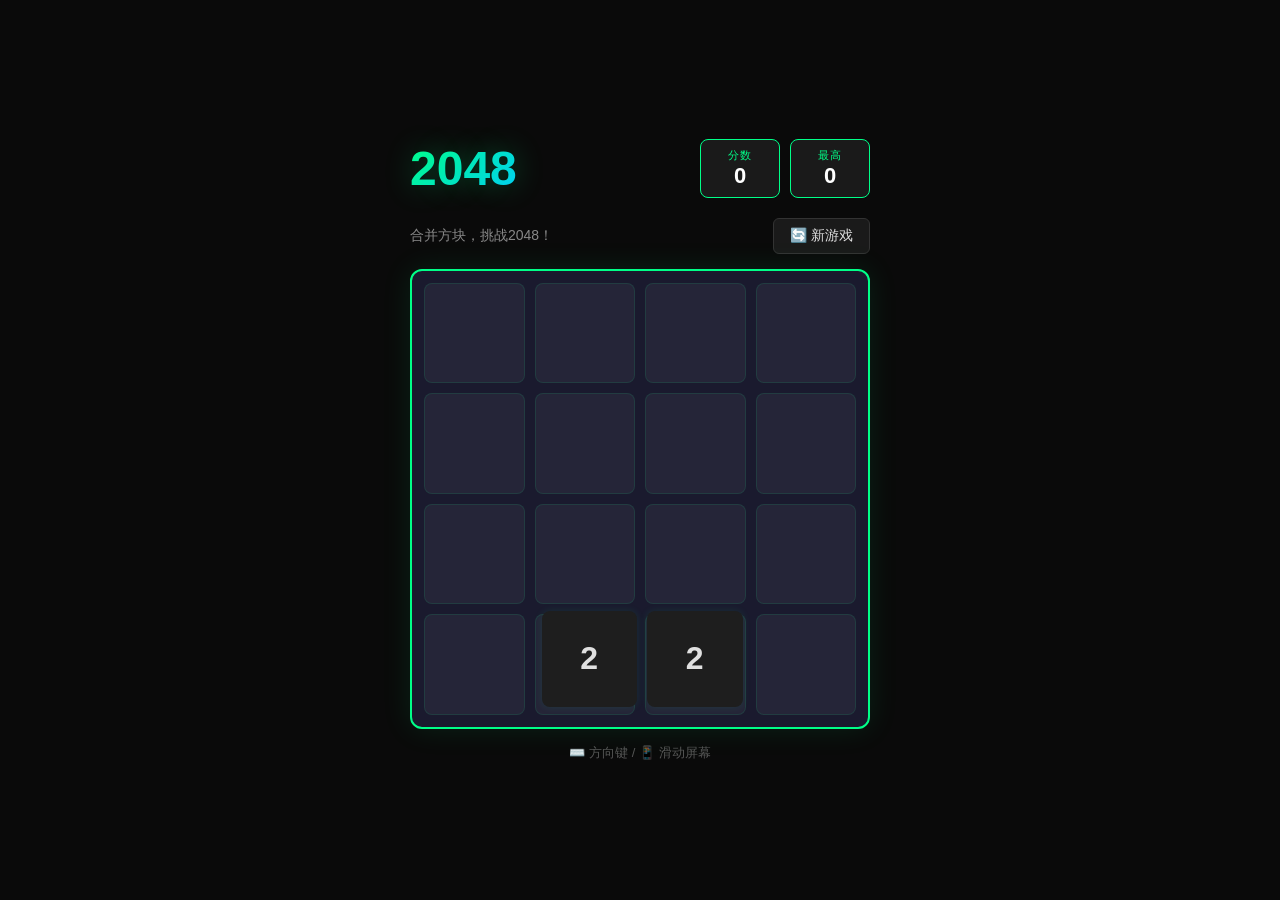
==== 2048.html @ 83efc3bd "新增2048游戏 + 更新作品集" ====
<!DOCTYPE html>
<html lang="zh-CN">
<head>
    <meta charset="UTF-8">
    <meta name="viewport" content="width=device-width, initial-scale=1.0, user-scalable=no">
    <title>2048 - Zephyr</title>
    <style>
        * {
            margin: 0;
            padding: 0;
            box-sizing: border-box;
        }

        body {
            background: #0a0a0a;
            color: #e0e0e0;
            font-family: 'Segoe UI', sans-serif;
            min-height: 100vh;
            display: flex;
            flex-direction: column;
            align-items: center;
            justify-content: center;
            overflow: hidden;
        }

        .container {
            width: 100%;
            max-width: 500px;
            padding: 20px;
        }

        /* 顶部栏 */
        .header {
            display: flex;
            justify-content: space-between;
            align-items: center;
            margin-bottom: 20px;
        }

        .title {
            font-size: 48px;
            font-weight: 900;
            background: linear-gradient(135deg, #00ff88, #00ccff);
            -webkit-background-clip: text;
            -webkit-text-fill-color: transparent;
            text-shadow: 0 0 30px rgba(0,255,136,0.3);
        }

        .scores {
            display: flex;
            gap: 10px;
        }

        .score-box {
            background: #1a1a1a;
            border: 1px solid #00ff88;
            border-radius: 8px;
            padding: 8px 16px;
            text-align: center;
            min-width: 80px;
        }

        .score-box .label {
            font-size: 11px;
            color: #00ff88;
            text-transform: uppercase;
            letter-spacing: 1px;
        }

        .score-box .value {
            font-size: 22px;
            font-weight: 700;
            color: #fff;
        }

        /* 控制栏 */
        .controls {
            display: flex;
            justify-content: space-between;
            align-items: center;
            margin-bottom: 15px;
        }

        .subtitle {
            color: #888;
            font-size: 14px;
        }

        .btn {
            background: #1a1a1a;
            border: 1px solid #333;
            color: #e0e0e0;
            padding: 8px 16px;
            border-radius: 6px;
            cursor: pointer;
            font-size: 14px;
            transition: all 0.2s;
        }

        .btn:hover {
            border-color: #00ff88;
            color: #00ff88;
            box-shadow: 0 0 10px rgba(0,255,136,0.2);
        }

        /* 游戏面板 */
        .board {
            background: #1a1a2e;
            border: 2px solid #00ff88;
            border-radius: 12px;
            padding: 12px;
            position: relative;
            box-shadow: 0 0 30px rgba(0,255,136,0.1);
        }

        .grid {
            display: grid;
            grid-template-columns: repeat(4, 1fr);
            gap: 10px;
        }

        .cell {
            aspect-ratio: 1;
            background: rgba(255,255,255,0.05);
            border-radius: 8px;
            border: 1px solid rgba(0,255,136,0.1);
        }

        /* 方块层 */
        .tile-layer {
            position: absolute;
            top: 12px;
            left: 12px;
            right: 12px;
            bottom: 12px;
            pointer-events: none;
        }

        .tile {
            position: absolute;
            display: flex;
            align-items: center;
            justify-content: center;
            border-radius: 8px;
            font-weight: 700;
            transition: all 0.12s ease;
            z-index: 10;
        }

        .tile.new {
            animation: pop 0.2s ease;
        }

        .tile.merged {
            animation: merge 0.2s ease;
            z-index: 20;
        }

        @keyframes pop {
            0% { transform: scale(0); opacity: 0; }
            50% { transform: scale(1.1); }
            100% { transform: scale(1); opacity: 1; }
        }

        @keyframes merge {
            0% { transform: scale(1); }
            50% { transform: scale(1.2); }
            100% { transform: scale(1); }
        }

        /* 方块颜色 */
        .tile-2    { background: #1e1e1e; color: #e0e0e0; box-shadow: 0 0 8px rgba(0,255,136,0.1); }
        .tile-4    { background: #1a2e1a; color: #00ff88; box-shadow: 0 0 10px rgba(0,255,136,0.2); }
        .tile-8    { background: #1a2e2e; color: #00ccff; box-shadow: 0 0 12px rgba(0,204,255,0.3); }
        .tile-16   { background: #1a1a3e; color: #aa88ff; box-shadow: 0 0 14px rgba(170,136,255,0.3); }
        .tile-32   { background: #2e1a2e; color: #ff66cc; box-shadow: 0 0 16px rgba(255,102,204,0.3); }
        .tile-64   { background: #2e1a1a; color: #ff4444; box-shadow: 0 0 18px rgba(255,68,68,0.3); }
        .tile-128  { background: #2e2e1a; color: #ffaa00; box-shadow: 0 0 20px rgba(255,170,0,0.4); font-size: 28px; }
        .tile-256  { background: #1a2e1a; color: #00ff88; box-shadow: 0 0 22px rgba(0,255,136,0.5); font-size: 28px; }
        .tile-512  { background: #1a1a3e; color: #00ccff; box-shadow: 0 0 24px rgba(0,204,255,0.5); font-size: 28px; }
        .tile-1024 { background: #2e1a3e; color: #ff66cc; box-shadow: 0 0 26px rgba(255,102,204,0.6); font-size: 22px; }
        .tile-2048 { background: linear-gradient(135deg, #00ff88, #00ccff); color: #0a0a0a; box-shadow: 0 0 30px rgba(0,255,136,0.8); font-size: 22px; }

        /* 游戏结束/胜利遮罩 */
        .overlay {
            position: absolute;
            top: 0; left: 0; right: 0; bottom: 0;
            background: rgba(0,0,0,0.85);
            border-radius: 10px;
            display: none;
            flex-direction: column;
            align-items: center;
            justify-content: center;
            z-index: 100;
        }

        .overlay.show {
            display: flex;
            animation: fadeIn 0.3s ease;
        }

        @keyframes fadeIn {
            from { opacity: 0; }
            to { opacity: 1; }
        }

        .overlay h2 {
            font-size: 36px;
            margin-bottom: 10px;
        }

        .overlay .final-score {
            color: #00ff88;
            font-size: 18px;
            margin-bottom: 20px;
        }

        .overlay .btn {
            font-size: 16px;
            padding: 10px 30px;
        }

        /* 底部提示 */
        .tips {
            text-align: center;
            margin-top: 15px;
            color: #555;
            font-size: 13px;
        }

        /* 移动端 */
        @media (max-width: 520px) {
            .container { padding: 10px; }
            .title { font-size: 36px; }
            .board { padding: 8px; }
            .grid { gap: 6px; }
            .tile-128, .tile-256, .tile-512 { font-size: 20px; }
            .tile-1024, .tile-2048 { font-size: 16px; }
        }
    </style>
</head>
<body>
    <div class="container">
        <div class="header">
            <div class="title">2048</div>
            <div class="scores">
                <div class="score-box">
                    <div class="label">分数</div>
                    <div class="value" id="score">0</div>
                </div>
                <div class="score-box">
                    <div class="label">最高</div>
                    <div class="value" id="best">0</div>
                </div>
            </div>
        </div>

        <div class="controls">
            <div class="subtitle">合并方块，挑战2048！</div>
            <button class="btn" onclick="newGame()">🔄 新游戏</button>
        </div>

        <div class="board" id="board">
            <div class="grid" id="grid"></div>
            <div class="tile-layer" id="tileLayer"></div>

            <div class="overlay" id="overlay">
                <h2 id="overlayTitle">游戏结束</h2>
                <div class="final-score" id="finalScore"></div>
                <button class="btn" onclick="newGame()">再来一局</button>
            </div>
        </div>

        <div class="tips">
            ⌨️ 方向键 / 📱 滑动屏幕
        </div>
    </div>

    <script>
        const SIZE = 4;
        let grid = [];
        let score = 0;
        let best = parseInt(localStorage.getItem('2048_best') || '0');
        let moving = false;
        let won = false;

        const $score = document.getElementById('score');
        const $best = document.getElementById('best');
        const $grid = document.getElementById('grid');
        const $tileLayer = document.getElementById('tileLayer');
        const $overlay = document.getElementById('overlay');
        const $overlayTitle = document.getElementById('overlayTitle');
        const $finalScore = document.getElementById('finalScore');

        // 初始化网格背景
        function initGrid() {
            $grid.innerHTML = '';
            for (let i = 0; i < SIZE * SIZE; i++) {
                const cell = document.createElement('div');
                cell.className = 'cell';
                $grid.appendChild(cell);
            }
        }

        function newGame() {
            grid = Array.from({ length: SIZE }, () => Array(SIZE).fill(0));
            score = 0;
            won = false;
            moving = false;
            $overlay.classList.remove('show');
            updateScore();
            addRandom();
            addRandom();
            renderTiles();
        }

        function addRandom() {
            const empty = [];
            for (let r = 0; r < SIZE; r++)
                for (let c = 0; c < SIZE; c++)
                    if (grid[r][c] === 0) empty.push([r, c]);
            if (empty.length === 0) return null;
            const [r, c] = empty[Math.floor(Math.random() * empty.length)];
            grid[r][c] = Math.random() < 0.9 ? 2 : 4;
            return [r, c];
        }

        function updateScore() {
            $score.textContent = score;
            if (score > best) {
                best = score;
                localStorage.setItem('2048_best', best);
            }
            $best.textContent = best;
        }

        function renderTiles() {
            $tileLayer.innerHTML = '';
            const board = document.getElementById('board');
            const boardW = board.clientWidth - 24; // padding
            const gap = window.innerWidth <= 520 ? 6 : 10;
            const pad = window.innerWidth <= 520 ? 8 : 12;
            const cellSize = (boardW - gap * (SIZE + 1)) / SIZE;

            for (let r = 0; r < SIZE; r++) {
                for (let c = 0; c < SIZE; c++) {
                    const val = grid[r][c];
                    if (val === 0) continue;
                    const tile = document.createElement('div');
                    const x = pad + c * (cellSize + gap);
                    const y = pad + r * (cellSize + gap);
                    tile.style.cssText = `
                        width:${cellSize}px; height:${cellSize}px;
                        left:${x}px; top:${y}px;
                        font-size:${cellSize > 70 ? 32 : 22}px;
                    `;
                    tile.className = `tile tile-${val}`;
                    tile.textContent = val;
                    $tileLayer.appendChild(tile);
                }
            }
        }

        // 核心移动逻辑
        function move(dir) {
            if (moving) return false;
            const old = grid.map(row => [...row]);
            let moved = false;

            // 旋转网格，统一向左处理
            function rotate(arr, times) {
                let g = arr.map(row => [...row]);
                for (let t = 0; t < times; t++) {
                    const ng = Array.from({ length: SIZE }, () => Array(SIZE).fill(0));
                    for (let r = 0; r < SIZE; r++)
                        for (let c = 0; c < SIZE; c++)
                            ng[r][c] = g[c][SIZE - 1 - r];
                    g = ng;
                }
                return g;
            }

            let rotations = { left: 0, up: 1, right: 2, down: 3 }[dir];
            let g = rotate(grid, rotations);

            // 向左移动
            for (let r = 0; r < SIZE; r++) {
                let line = g[r].filter(v => v !== 0);
                let newLine = [];
                for (let i = 0; i < line.length; i++) {
                    if (i + 1 < line.length && line[i] === line[i + 1]) {
                        const merged = line[i] * 2;
                        newLine.push(merged);
                        score += merged;
                        i++; // 跳过下一个
                    } else {
                        newLine.push(line[i]);
                    }
                }
                while (newLine.length < SIZE) newLine.push(0);
                g[r] = newLine;
            }

            // 旋转回来
            grid = rotate(g, (4 - rotations) % 4);

            // 检查是否有变化
            for (let r = 0; r < SIZE; r++)
                for (let c = 0; c < SIZE; c++)
                    if (grid[r][c] !== old[r][c]) moved = true;

            if (moved) {
                moving = true;
                updateScore();
                const pos = addRandom();
                renderTiles();
                // 标记新方块
                if (pos) {
                    const tiles = $tileLayer.querySelectorAll('.tile');
                    const lastTile = tiles[tiles.length - 1];
                    if (lastTile) lastTile.classList.add('new');
                }
                setTimeout(() => {
                    moving = false;
                    checkGameState();
                }, 150);
            }

            return moved;
        }

        function checkGameState() {
            // 检查是否达到2048
            for (let r = 0; r < SIZE; r++)
                for (let c = 0; c < SIZE; c++)
                    if (grid[r][c] === 2048 && !won) {
                        won = true;
                        $overlayTitle.textContent = '🎉 恭喜！';
                        $finalScore.textContent = `分数: ${score}  |  继续挑战更高数字！`;
                        $overlay.classList.add('show');
                        // 不结束，允许继续
                        setTimeout(() => $overlay.classList.remove('show'), 3000);
                    }

            // 检查是否还有空位
            for (let r = 0; r < SIZE; r++)
                for (let c = 0; c < SIZE; c++)
                    if (grid[r][c] === 0) return;

            // 检查是否还能合并
            for (let r = 0; r < SIZE; r++)
                for (let c = 0; c < SIZE; c++) {
                    const v = grid[r][c];
                    if (c + 1 < SIZE && grid[r][c + 1] === v) return;
                    if (r + 1 < SIZE && grid[r + 1][c] === v) return;
                }

            // 游戏结束
            $overlayTitle.textContent = '游戏结束';
            $finalScore.textContent = `最终分数: ${score}`;
            $overlay.classList.add('show');
        }

        // 键盘控制
        document.addEventListener('keydown', (e) => {
            const map = {
                ArrowLeft: 'left', ArrowUp: 'up',
                ArrowRight: 'right', ArrowDown: 'down',
                a: 'left', w: 'up', d: 'right', s: 'down'
            };
            if (map[e.key]) {
                e.preventDefault();
                move(map[e.key]);
            }
        });

        // 触摸滑动
        let touchStartX, touchStartY;
        const board = document.getElementById('board');

        board.addEventListener('touchstart', (e) => {
            touchStartX = e.touches[0].clientX;
            touchStartY = e.touches[0].clientY;
        }, { passive: true });

        board.addEventListener('touchend', (e) => {
            if (!touchStartX) return;
            const dx = e.changedTouches[0].clientX - touchStartX;
            const dy = e.changedTouches[0].clientY - touchStartY;
            const absDx = Math.abs(dx);
            const absDy = Math.abs(dy);

            if (Math.max(absDx, absDy) < 30) return;

            if (absDx > absDy) {
                move(dx > 0 ? 'right' : 'left');
            } else {
                move(dy > 0 ? 'down' : 'up');
            }
            touchStartX = touchStartY = null;
        }, { passive: true });

        // 窗口大小变化时重绘
        window.addEventListener('resize', renderTiles);

        // 启动
        initGrid();
        $best.textContent = best;
        newGame();
    </script>
</body>
</html>
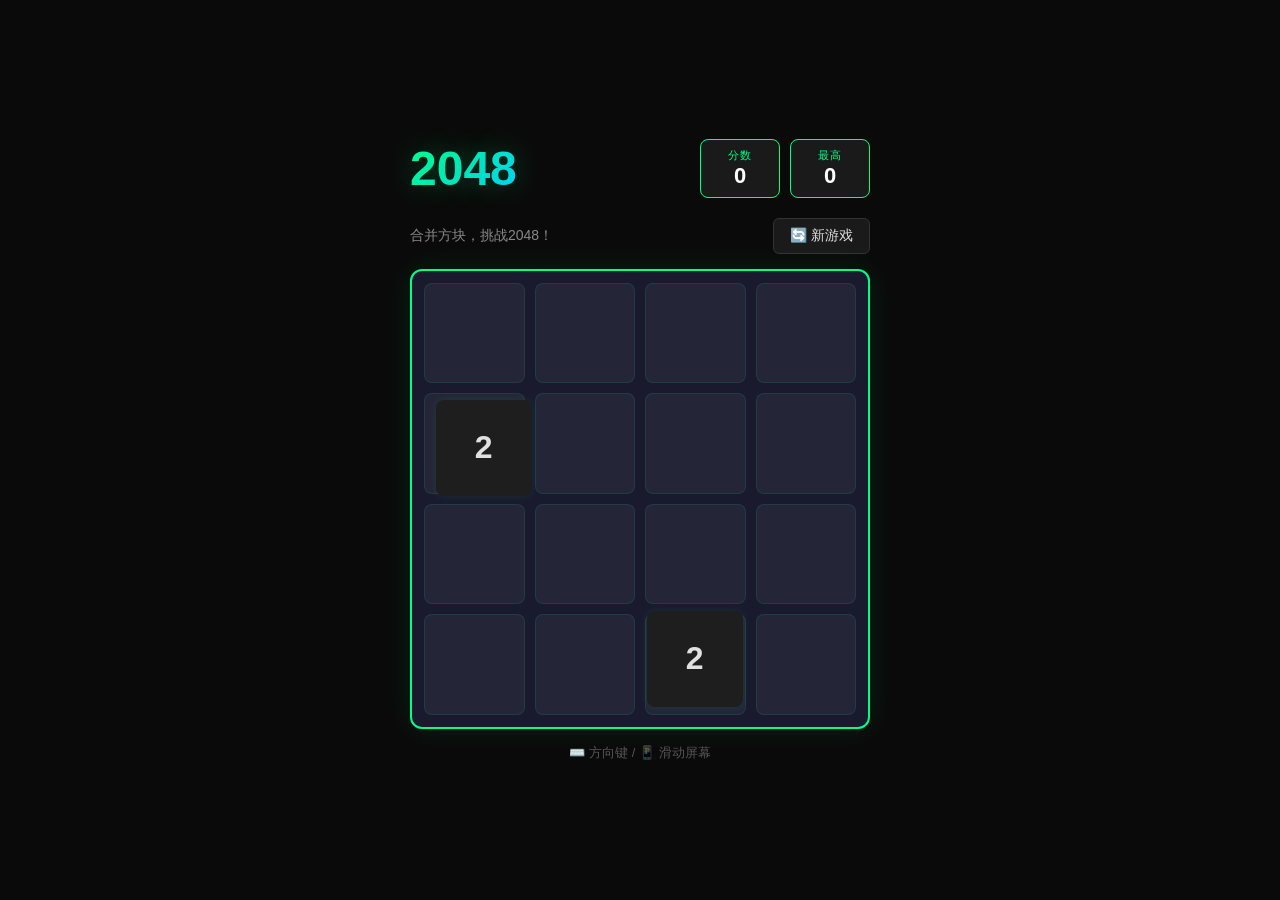
==== commit b86e823a: "feat: 俄罗斯方块/扫雷/2048 全部加音效+手机触控优化" ====
--- a/2048.html
+++ b/2048.html
@@ -21,6 +21,7 @@
             align-items: center;
             justify-content: center;
             overflow: hidden;
+            touch-action: none;
         }
 
         .container {
@@ -277,6 +278,102 @@
     </div>
 
     <script>
+        // ============ 音效系统 (Web Audio API) ============
+        let audioCtx = null;
+        let audioInitialized = false;
+
+        function initAudio() {
+            if (audioInitialized) return;
+            try {
+                audioCtx = new (window.AudioContext || window.webkitAudioContext)();
+                audioInitialized = true;
+            } catch(e) {
+                console.warn('Web Audio API 不支持:', e);
+            }
+        }
+
+        // 确保音频上下文在用户交互后启动
+        document.addEventListener('click', initAudio, { once: true });
+        document.addEventListener('keydown', initAudio, { once: true });
+        document.addEventListener('touchstart', initAudio, { once: true });
+
+        function playTone(freq, duration, type = 'sine', volume = 0.3) {
+            if (!audioCtx) return;
+            const osc = audioCtx.createOscillator();
+            const gain = audioCtx.createGain();
+            osc.type = type;
+            osc.frequency.setValueAtTime(freq, audioCtx.currentTime);
+            gain.gain.setValueAtTime(volume, audioCtx.currentTime);
+            gain.gain.exponentialRampToValueAtTime(0.001, audioCtx.currentTime + duration);
+            osc.connect(gain);
+            gain.connect(audioCtx.destination);
+            osc.start();
+            osc.stop(audioCtx.currentTime + duration);
+        }
+
+        function playNoise(duration, volume = 0.1) {
+            if (!audioCtx) return;
+            const bufferSize = audioCtx.sampleRate * duration;
+            const buffer = audioCtx.createBuffer(1, bufferSize, audioCtx.sampleRate);
+            const data = buffer.getChannelData(0);
+            for (let i = 0; i < bufferSize; i++) {
+                data[i] = (Math.random() * 2 - 1) * 0.5;
+            }
+            const source = audioCtx.createBufferSource();
+            const gain = audioCtx.createGain();
+            source.buffer = buffer;
+            gain.gain.setValueAtTime(volume, audioCtx.currentTime);
+            gain.gain.exponentialRampToValueAtTime(0.001, audioCtx.currentTime + duration);
+            source.connect(gain);
+            gain.connect(audioCtx.destination);
+            source.start();
+        }
+
+        // 1. 滑动/移动音（短促嘀声）
+        function playMoveSound() {
+            playTone(600, 0.08, 'sine', 0.15);
+        }
+
+        // 2. 合并音（上升音调，数值越大音越高）
+        function playMergeSound(value) {
+            const baseFreq = 300 + Math.log2(value) * 80;
+            playTone(baseFreq, 0.15, 'triangle', 0.25);
+            setTimeout(() => playTone(baseFreq * 1.25, 0.12, 'triangle', 0.2), 50);
+        }
+
+        // 3. 新方块出现音（轻微弹出声）
+        function playNewTileSound() {
+            playTone(800, 0.06, 'sine', 0.12);
+            setTimeout(() => playTone(1200, 0.04, 'sine', 0.08), 30);
+        }
+
+        // 4. 游戏结束音（下降音调）
+        function playGameOverSound() {
+            const notes = [400, 350, 300, 250, 200];
+            notes.forEach((freq, i) => {
+                setTimeout(() => playTone(freq, 0.2, 'sawtooth', 0.15), i * 100);
+            });
+        }
+
+        // 5. 达到2048胜利音（华丽上升音阶）
+        function playVictorySound() {
+            const notes = [523, 659, 784, 1047, 1319, 1568, 2093];
+            notes.forEach((freq, i) => {
+                setTimeout(() => {
+                    playTone(freq, 0.3, 'sine', 0.2);
+                    playTone(freq * 1.5, 0.2, 'sine', 0.1);
+                }, i * 80);
+            });
+            // 最后加一个和弦
+            setTimeout(() => {
+                playTone(1047, 0.8, 'sine', 0.25);
+                playTone(1319, 0.8, 'sine', 0.2);
+                playTone(1568, 0.8, 'sine', 0.2);
+                playTone(2093, 0.8, 'sine', 0.15);
+            }, 600);
+        }
+
+        // ============ 游戏主逻辑 ============
         const SIZE = 4;
         let grid = [];
         let score = 0;
@@ -366,6 +463,7 @@
             if (moving) return false;
             const old = grid.map(row => [...row]);
             let moved = false;
+            let hasMerge = false;
 
             // 旋转网格，统一向左处理
             function rotate(arr, times) {
@@ -392,6 +490,7 @@
                         const merged = line[i] * 2;
                         newLine.push(merged);
                         score += merged;
+                        hasMerge = true;
                         i++; // 跳过下一个
                     } else {
                         newLine.push(line[i]);
@@ -412,6 +511,10 @@
             if (moved) {
                 moving = true;
                 updateScore();
+                
+                // 播放在移动音效
+                playMoveSound();
+                
                 const pos = addRandom();
                 renderTiles();
                 // 标记新方块
@@ -419,7 +522,29 @@
                     const tiles = $tileLayer.querySelectorAll('.tile');
                     const lastTile = tiles[tiles.length - 1];
                     if (lastTile) lastTile.classList.add('new');
+                    // 播放新方块出现音
+                    setTimeout(() => playNewTileSound(), 50);
                 }
+                
+                // 播放合并音效
+                if (hasMerge) {
+                    // 找到合并的数值（取最大的）
+                    let maxMerged = 0;
+                    for (let r = 0; r < SIZE; r++) {
+                        for (let c = 0; c < SIZE; c++) {
+                            if (grid[r][c] !== 0 && grid[r][c] !== old[r][c]) {
+                                // 检查是否是合并结果
+                                if (grid[r][c] > maxMerged && grid[r][c] >= 4) {
+                                    maxMerged = grid[r][c];
+                                }
+                            }
+                        }
+                    }
+                    if (maxMerged > 0) {
+                        setTimeout(() => playMergeSound(maxMerged), 80);
+                    }
+                }
+                
                 setTimeout(() => {
                     moving = false;
                     checkGameState();
@@ -438,6 +563,8 @@
                         $overlayTitle.textContent = '🎉 恭喜！';
                         $finalScore.textContent = `分数: ${score}  |  继续挑战更高数字！`;
                         $overlay.classList.add('show');
+                        // 播放胜利音效
+                        playVictorySound();
                         // 不结束，允许继续
                         setTimeout(() => $overlay.classList.remove('show'), 3000);
                     }
@@ -459,6 +586,8 @@
             $overlayTitle.textContent = '游戏结束';
             $finalScore.textContent = `最终分数: ${score}`;
             $overlay.classList.add('show');
+            // 播放游戏结束音效
+            playGameOverSound();
         }
 
         // 键盘控制
